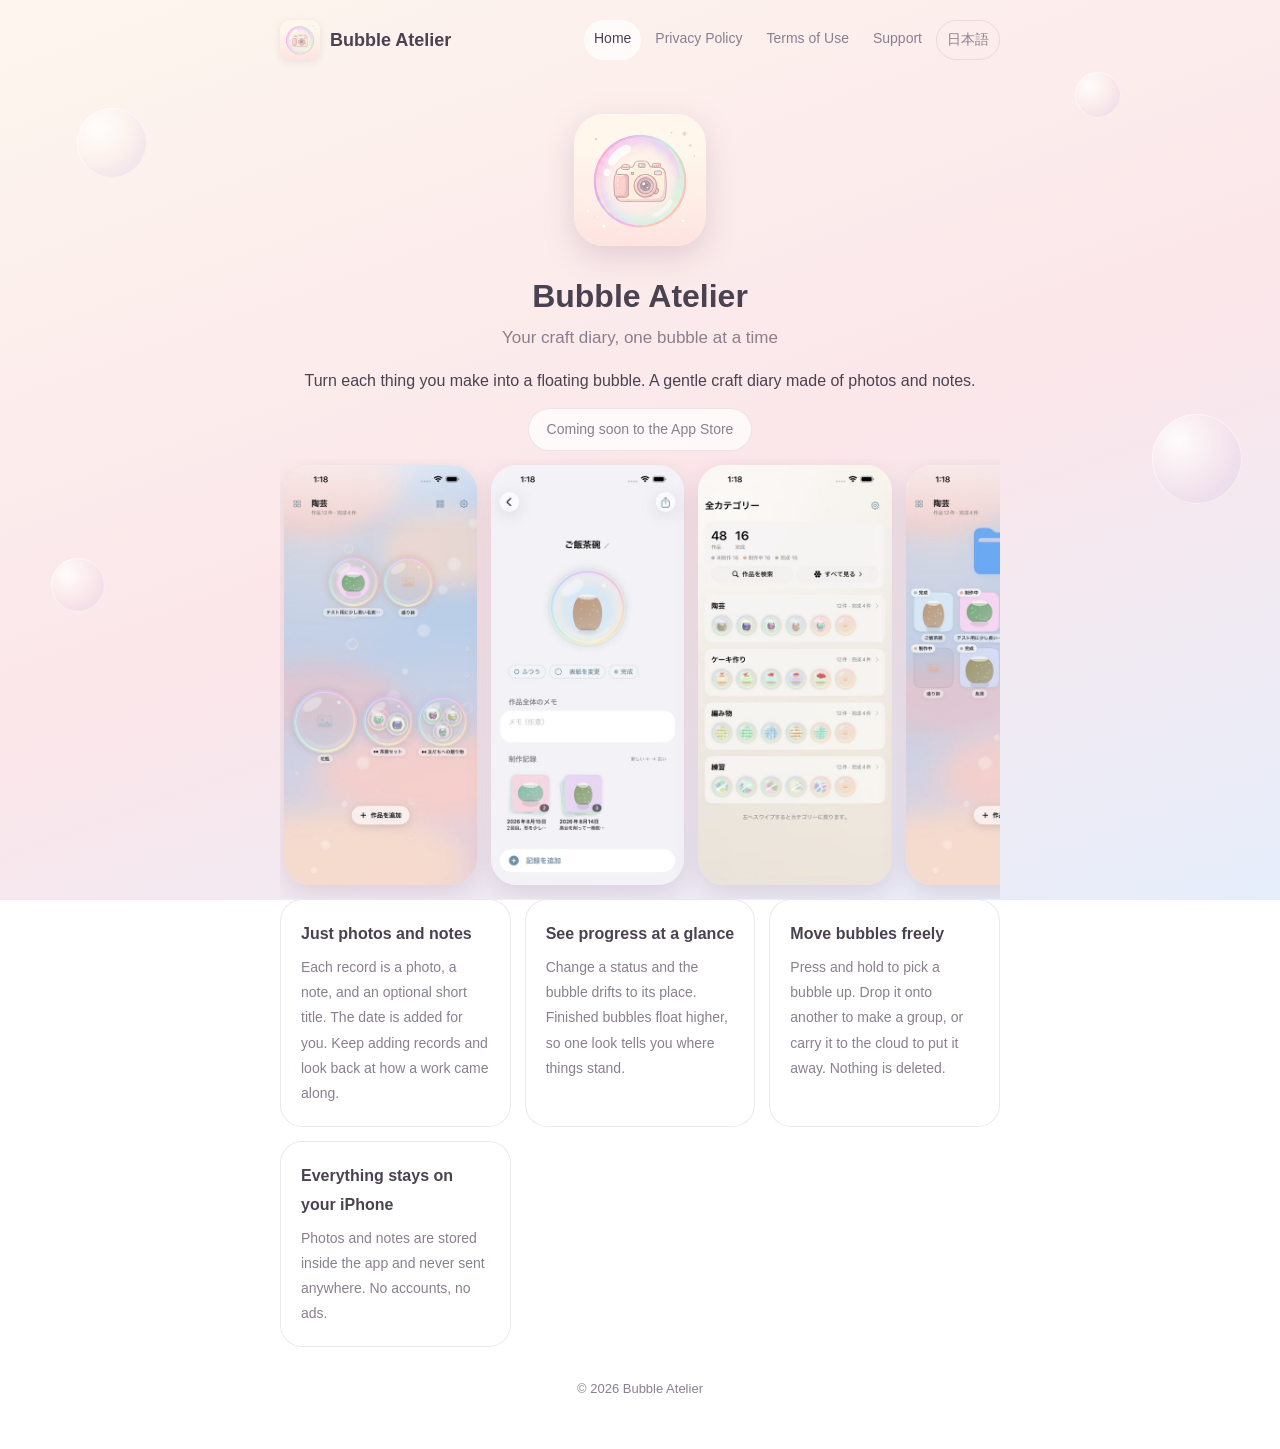
==== en/index.html @ 8e1a5006 "Bubble Atelier の紹介サイト（ホーム・プライバシーポリシー・利用規約・サポート、日英）" ====
<!doctype html>
<html lang="en">
<head>
<meta charset="utf-8">
<meta name="viewport" content="width=device-width,initial-scale=1">
<title>Bubble Atelier</title>
<meta name="description" content="Turn each thing you make into a floating bubble. A gentle craft diary made of photos and notes.">
<link rel="icon" href="../assets/icon-64.png">
<link rel="apple-touch-icon" href="../assets/icon-180.png">
<link rel="stylesheet" href="../assets/style.css">
</head>
<body>
<div class="bubbles" aria-hidden="true"><i style="left:6%;top:12%;width:70px;height:70px;animation-delay:0s"></i><i style="left:84%;top:8%;width:46px;height:46px;animation-delay:1.5s"></i><i style="left:90%;top:46%;width:90px;height:90px;animation-delay:3s"></i><i style="left:4%;top:62%;width:54px;height:54px;animation-delay:2s"></i><i style="left:72%;top:80%;width:64px;height:64px;animation-delay:4.5s"></i><i style="left:40%;top:92%;width:40px;height:40px;animation-delay:1s"></i></div>
<div class="wrap">
<header>
<a class="brand" href="./"><img src="../assets/icon-128.png" alt="">Bubble Atelier</a>
<nav><a href="./" aria-current="page">Home</a><a href="privacy.html">Privacy Policy</a><a href="terms.html">Terms of Use</a><a href="support.html">Support</a><a class="lang" href="../" hreflang="ja">日本語</a></nav>
</header>
<main>
<section class="hero"><img src="../assets/icon-256.png" alt="Bubble Atelier">
<h1>Bubble Atelier</h1><p class="tag">Your craft diary, one bubble at a time</p><p>Turn each thing you make into a floating bubble. A gentle craft diary made of photos and notes.</p><span class="pill">Coming soon to the App Store</span></section>
<section class="shots" aria-label="screenshots"><img src="../assets/shot-1.jpg" alt="Home" loading="lazy"><img src="../assets/shot-2.jpg" alt="Work details" loading="lazy"><img src="../assets/shot-3.jpg" alt="All categories" loading="lazy"><img src="../assets/shot-4.jpg" alt="Simple mode" loading="lazy"></section>
<section class="features"><div class="card"><h3>Just photos and notes</h3><p>Each record is a photo, a note, and an optional short title. The date is added for you. Keep adding records and look back at how a work came along.</p></div><div class="card"><h3>See progress at a glance</h3><p>Change a status and the bubble drifts to its place. Finished bubbles float higher, so one look tells you where things stand.</p></div><div class="card"><h3>Move bubbles freely</h3><p>Press and hold to pick a bubble up. Drop it onto another to make a group, or carry it to the cloud to put it away. Nothing is deleted.</p></div><div class="card"><h3>Everything stays on your iPhone</h3><p>Photos and notes are stored inside the app and never sent anywhere. No accounts, no ads.</p></div></section>
</main>
<footer>© 2026 Bubble Atelier</footer>
</div>
</body>
</html>
---- assets/style.css ----
:root{--ink:#4a4250;--muted:#8a7f8f;--card:rgba(255,255,255,.72);--line:rgba(120,100,130,.14);--accent:#b98aa6;
--bg1:#fdf6ee;--bg2:#fbe6ea;--bg3:#e6eefb}
@media (prefers-color-scheme:dark){:root{--ink:#efe8f2;--muted:#b7aebd;--card:rgba(40,34,48,.72);--line:rgba(255,255,255,.12);
--accent:#e0b3cd;--bg1:#211c28;--bg2:#2b2232;--bg3:#1d2433}}
*{box-sizing:border-box}html{-webkit-text-size-adjust:100%}
body{margin:0;min-height:100vh;color:var(--ink);font:16px/1.8 -apple-system,BlinkMacSystemFont,"Hiragino Sans","Hiragino Kaku Gothic ProN","Noto Sans JP","Segoe UI",sans-serif;
background:linear-gradient(160deg,var(--bg1),var(--bg2) 55%,var(--bg3));background-attachment:fixed;overflow-x:hidden}
.bubbles{position:fixed;inset:0;pointer-events:none;z-index:0}
.bubbles i{position:absolute;border-radius:50%;background:radial-gradient(circle at 30% 30%,rgba(255,255,255,.85),rgba(255,255,255,.05) 45%,rgba(210,180,230,.18) 70%,rgba(170,220,210,.25));
box-shadow:inset 0 0 0 1px rgba(255,255,255,.5);animation:float 9s ease-in-out infinite}
@keyframes float{50%{transform:translateY(-14px)}}
@media (prefers-reduced-motion:reduce){.bubbles i{animation:none}}
.wrap{position:relative;z-index:1;max-width:760px;margin:0 auto;padding:20px 20px 48px}
header{display:flex;align-items:center;gap:12px;flex-wrap:wrap;margin-bottom:28px}
header a.brand{display:flex;align-items:center;gap:10px;color:inherit;text-decoration:none;font-weight:700;font-size:18px}
header a.brand img{width:40px;height:40px;border-radius:10px;box-shadow:0 2px 8px rgba(0,0,0,.08)}
nav{margin-left:auto;display:flex;gap:4px;flex-wrap:wrap}
nav a{color:var(--muted);text-decoration:none;font-size:14px;padding:6px 10px;border-radius:999px}
nav a[aria-current]{color:var(--ink);background:var(--card)}
nav a.lang{border:1px solid var(--line)}
.card{background:var(--card);backdrop-filter:blur(14px);-webkit-backdrop-filter:blur(14px);border:1px solid var(--line);border-radius:22px;padding:26px 26px 20px;margin-bottom:18px}
h1{font-size:26px;line-height:1.4;margin:0 0 6px}h2{font-size:18px;margin:26px 0 6px}h2:first-of-type{margin-top:10px}
p{margin:0 0 12px}.muted{color:var(--muted);font-size:14px}
.hero{text-align:center;padding:26px 8px 8px}
.hero img{width:132px;height:132px;border-radius:30px;box-shadow:0 10px 30px rgba(150,110,140,.25)}
.hero h1{font-size:32px;margin:18px 0 4px}.hero .tag{font-size:17px;color:var(--muted);margin-bottom:14px}
.pill{display:inline-block;padding:8px 18px;border-radius:999px;background:var(--card);border:1px solid var(--line);font-size:14px;color:var(--muted)}
.shots{display:flex;gap:14px;overflow-x:auto;padding:6px 4px 14px;scroll-snap-type:x mandatory}
.shots img{height:420px;width:auto;border-radius:26px;scroll-snap-align:center;box-shadow:0 8px 24px rgba(120,90,120,.18);flex:0 0 auto}
.features{display:grid;grid-template-columns:repeat(auto-fit,minmax(220px,1fr));gap:14px}
.features .card{margin:0;padding:20px}.features h3{margin:0 0 6px;font-size:16px}.features p{font-size:14px;color:var(--muted);margin:0}
dl{margin:0}dt{font-weight:700;margin-top:16px}dd{margin:4px 0 0;color:var(--muted)}
a{color:var(--accent)}
footer{text-align:center;color:var(--muted);font-size:13px;margin-top:30px}
footer a{color:var(--muted);margin:0 8px}
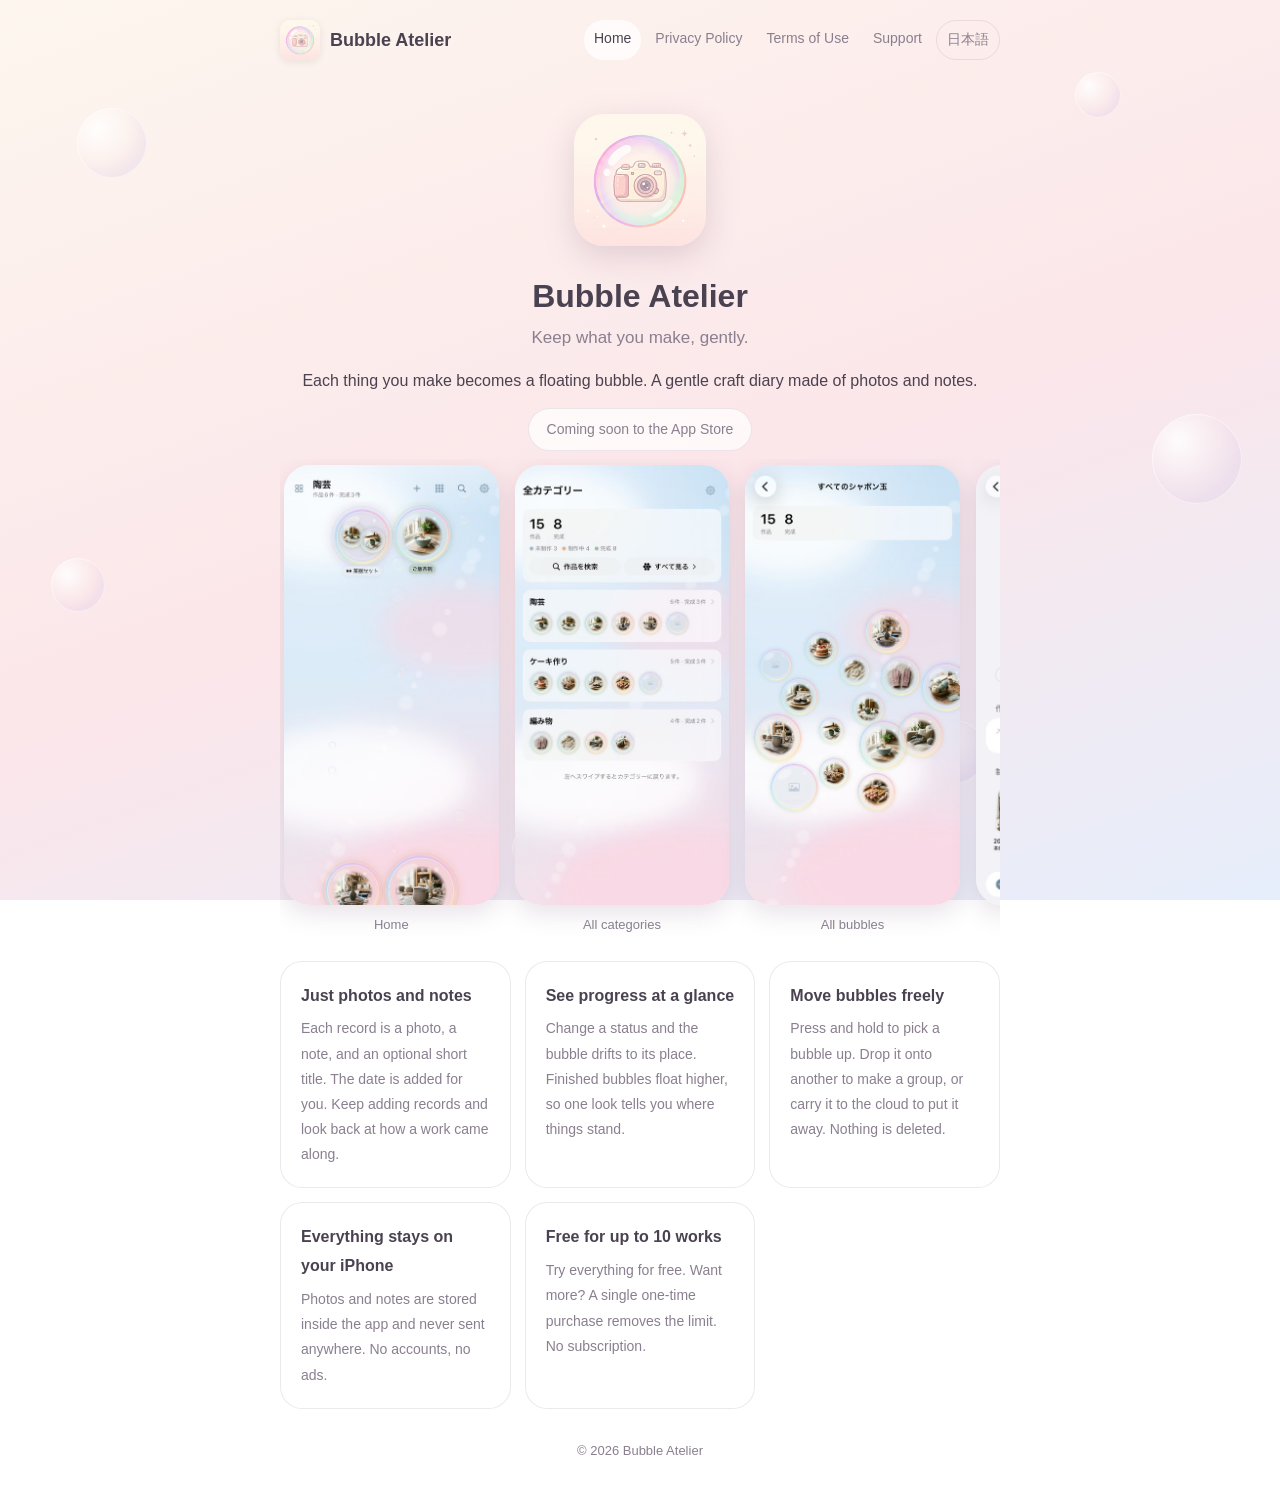
==== commit b5473a70: "紹介サイトを更新：キャッチコピー「作ったもの、ふわっと残す」、新しい画面写真 6 枚（横スクロール）、特長を 5 つに整理" ====
--- a/en/index.html
+++ b/en/index.html
@@ -4,7 +4,7 @@
 <meta charset="utf-8">
 <meta name="viewport" content="width=device-width,initial-scale=1">
 <title>Bubble Atelier</title>
-<meta name="description" content="Turn each thing you make into a floating bubble. A gentle craft diary made of photos and notes.">
+<meta name="description" content="Each thing you make becomes a floating bubble. A gentle craft diary made of photos and notes.">
 <link rel="icon" href="../assets/icon-64.png">
 <link rel="apple-touch-icon" href="../assets/icon-180.png">
 <link rel="stylesheet" href="../assets/style.css">
@@ -18,9 +18,9 @@
 </header>
 <main>
 <section class="hero"><img src="../assets/icon-256.png" alt="Bubble Atelier">
-<h1>Bubble Atelier</h1><p class="tag">Your craft diary, one bubble at a time</p><p>Turn each thing you make into a floating bubble. A gentle craft diary made of photos and notes.</p><span class="pill">Coming soon to the App Store</span></section>
-<section class="shots" aria-label="screenshots"><img src="../assets/shot-1.jpg" alt="Home" loading="lazy"><img src="../assets/shot-2.jpg" alt="Work details" loading="lazy"><img src="../assets/shot-3.jpg" alt="All categories" loading="lazy"><img src="../assets/shot-4.jpg" alt="Simple mode" loading="lazy"></section>
-<section class="features"><div class="card"><h3>Just photos and notes</h3><p>Each record is a photo, a note, and an optional short title. The date is added for you. Keep adding records and look back at how a work came along.</p></div><div class="card"><h3>See progress at a glance</h3><p>Change a status and the bubble drifts to its place. Finished bubbles float higher, so one look tells you where things stand.</p></div><div class="card"><h3>Move bubbles freely</h3><p>Press and hold to pick a bubble up. Drop it onto another to make a group, or carry it to the cloud to put it away. Nothing is deleted.</p></div><div class="card"><h3>Everything stays on your iPhone</h3><p>Photos and notes are stored inside the app and never sent anywhere. No accounts, no ads.</p></div></section>
+<h1>Bubble Atelier</h1><p class="tag">Keep what you make, gently.</p><p>Each thing you make becomes a floating bubble. A gentle craft diary made of photos and notes.</p><span class="pill">Coming soon to the App Store</span></section>
+<section class="shots" aria-label="screenshots"><figure><img src="../assets/shot-1.jpg" alt="Home" loading="lazy"><figcaption>Home</figcaption></figure><figure><img src="../assets/shot-2.jpg" alt="All categories" loading="lazy"><figcaption>All categories</figcaption></figure><figure><img src="../assets/shot-3.jpg" alt="All bubbles" loading="lazy"><figcaption>All bubbles</figcaption></figure><figure><img src="../assets/shot-4.jpg" alt="Work details" loading="lazy"><figcaption>Work details</figcaption></figure><figure><img src="../assets/shot-5.jpg" alt="Record" loading="lazy"><figcaption>Record</figcaption></figure><figure><img src="../assets/shot-6.jpg" alt="Your photo as wallpaper" loading="lazy"><figcaption>Your photo as wallpaper</figcaption></figure></section>
+<section class="features"><div class="card"><h3>Just photos and notes</h3><p>Each record is a photo, a note, and an optional short title. The date is added for you. Keep adding records and look back at how a work came along.</p></div><div class="card"><h3>See progress at a glance</h3><p>Change a status and the bubble drifts to its place. Finished bubbles float higher, so one look tells you where things stand.</p></div><div class="card"><h3>Move bubbles freely</h3><p>Press and hold to pick a bubble up. Drop it onto another to make a group, or carry it to the cloud to put it away. Nothing is deleted.</p></div><div class="card"><h3>Everything stays on your iPhone</h3><p>Photos and notes are stored inside the app and never sent anywhere. No accounts, no ads.</p></div><div class="card"><h3>Free for up to 10 works</h3><p>Try everything for free. Want more? A single one-time purchase removes the limit. No subscription.</p></div></section>
 </main>
 <footer>© 2026 Bubble Atelier</footer>
 </div>
--- a/assets/style.css
+++ b/assets/style.css
@@ -27,7 +27,11 @@
 .pill{display:inline-block;padding:8px 18px;border-radius:999px;background:var(--card);border:1px solid var(--line);font-size:14px;color:var(--muted)}
 .shots{display:flex;gap:14px;overflow-x:auto;padding:6px 4px 14px;scroll-snap-type:x mandatory}
 .shots img{height:420px;width:auto;border-radius:26px;scroll-snap-align:center;box-shadow:0 8px 24px rgba(120,90,120,.18);flex:0 0 auto}
-.features{display:grid;grid-template-columns:repeat(auto-fit,minmax(220px,1fr));gap:14px}
+.shots{display:flex;gap:16px;overflow-x:auto;padding:6px 4px 16px;scroll-snap-type:x mandatory;-webkit-overflow-scrolling:touch}
+.shots figure{margin:0;flex:0 0 auto;scroll-snap-align:center;text-align:center}
+.shots img{height:440px;width:auto;display:block;border-radius:26px;box-shadow:0 8px 24px rgba(120,90,120,.18)}
+.shots figcaption{font-size:13px;color:var(--muted);margin-top:8px}
+.features{display:grid;grid-template-columns:repeat(auto-fit,minmax(220px,1fr));gap:14px;margin-top:8px}
 .features .card{margin:0;padding:20px}.features h3{margin:0 0 6px;font-size:16px}.features p{font-size:14px;color:var(--muted);margin:0}
 dl{margin:0}dt{font-weight:700;margin-top:16px}dd{margin:4px 0 0;color:var(--muted)}
 a{color:var(--accent)}
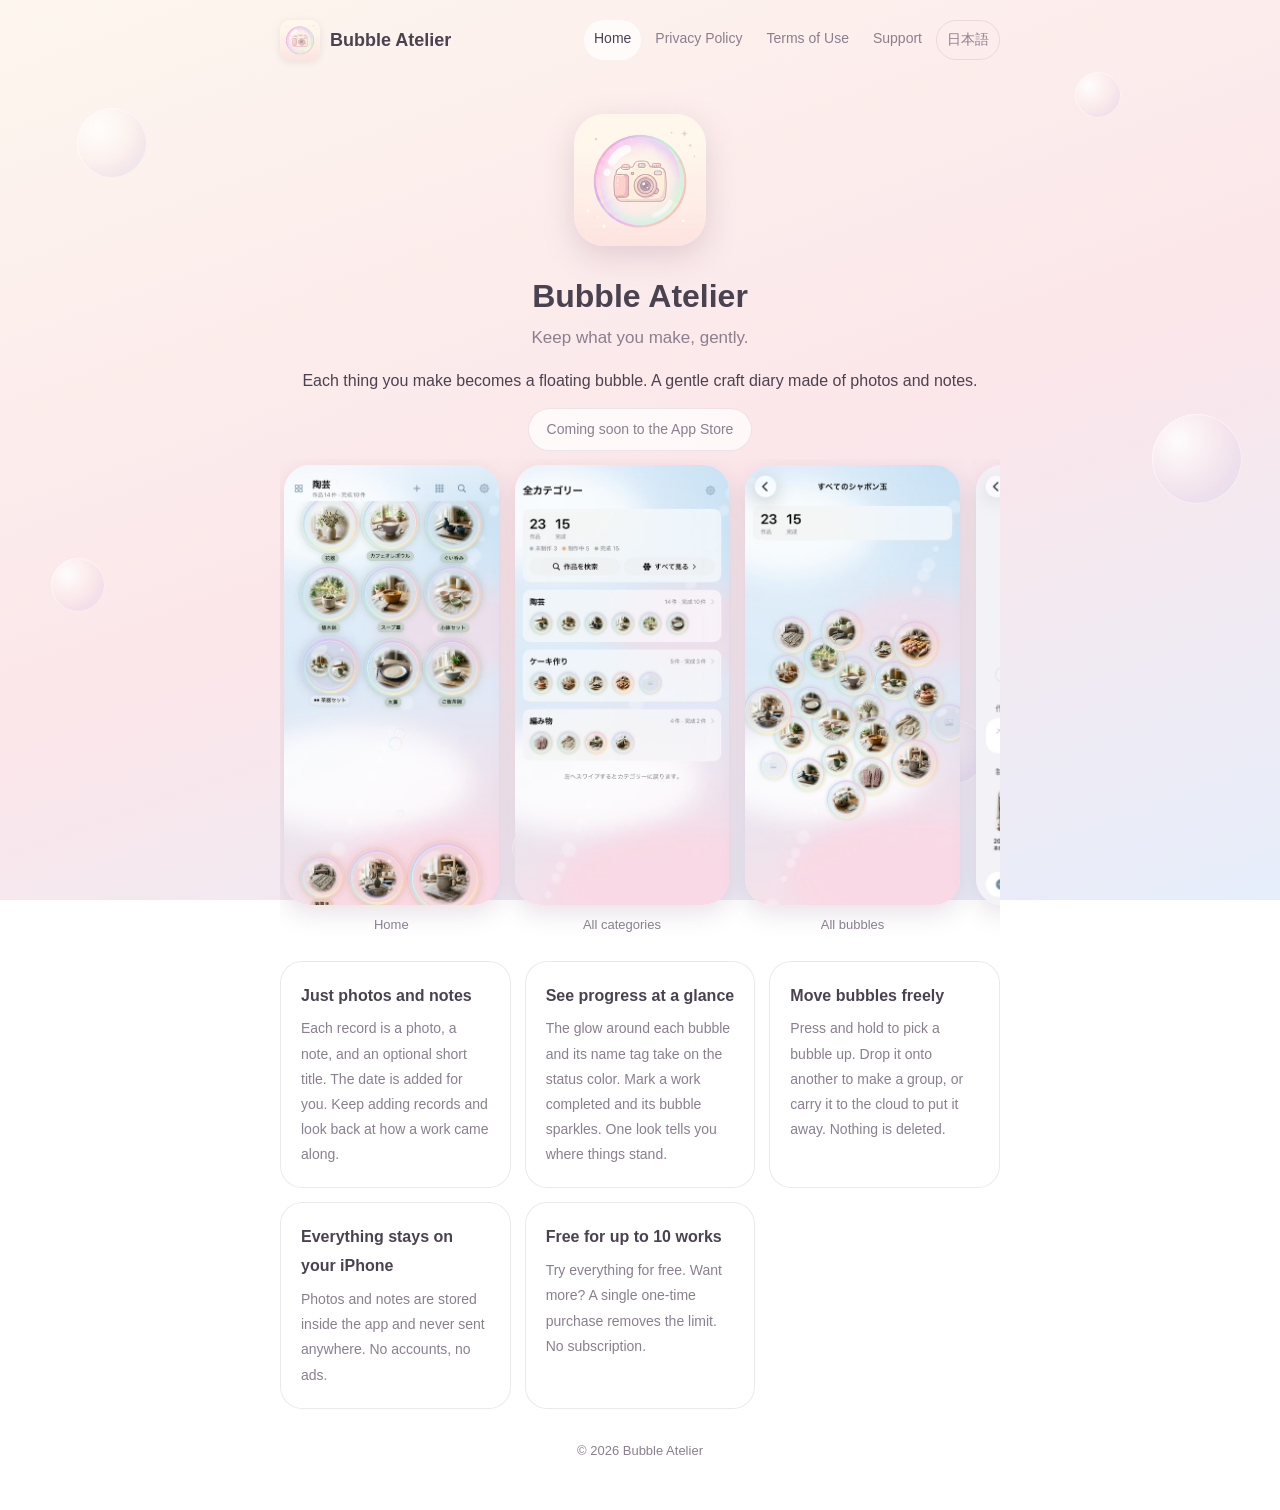
==== commit 4fb73890: "特長の説明を更新：進み具合は色でわかる" ====
--- a/en/index.html
+++ b/en/index.html
@@ -20,7 +20,7 @@
 <section class="hero"><img src="../assets/icon-256.png" alt="Bubble Atelier">
 <h1>Bubble Atelier</h1><p class="tag">Keep what you make, gently.</p><p>Each thing you make becomes a floating bubble. A gentle craft diary made of photos and notes.</p><span class="pill">Coming soon to the App Store</span></section>
 <section class="shots" aria-label="screenshots"><figure><img src="../assets/shot-1.jpg" alt="Home" loading="lazy"><figcaption>Home</figcaption></figure><figure><img src="../assets/shot-2.jpg" alt="All categories" loading="lazy"><figcaption>All categories</figcaption></figure><figure><img src="../assets/shot-3.jpg" alt="All bubbles" loading="lazy"><figcaption>All bubbles</figcaption></figure><figure><img src="../assets/shot-4.jpg" alt="Work details" loading="lazy"><figcaption>Work details</figcaption></figure><figure><img src="../assets/shot-5.jpg" alt="Record" loading="lazy"><figcaption>Record</figcaption></figure><figure><img src="../assets/shot-6.jpg" alt="Your photo as wallpaper" loading="lazy"><figcaption>Your photo as wallpaper</figcaption></figure></section>
-<section class="features"><div class="card"><h3>Just photos and notes</h3><p>Each record is a photo, a note, and an optional short title. The date is added for you. Keep adding records and look back at how a work came along.</p></div><div class="card"><h3>See progress at a glance</h3><p>Change a status and the bubble drifts to its place. Finished bubbles float higher, so one look tells you where things stand.</p></div><div class="card"><h3>Move bubbles freely</h3><p>Press and hold to pick a bubble up. Drop it onto another to make a group, or carry it to the cloud to put it away. Nothing is deleted.</p></div><div class="card"><h3>Everything stays on your iPhone</h3><p>Photos and notes are stored inside the app and never sent anywhere. No accounts, no ads.</p></div><div class="card"><h3>Free for up to 10 works</h3><p>Try everything for free. Want more? A single one-time purchase removes the limit. No subscription.</p></div></section>
+<section class="features"><div class="card"><h3>Just photos and notes</h3><p>Each record is a photo, a note, and an optional short title. The date is added for you. Keep adding records and look back at how a work came along.</p></div><div class="card"><h3>See progress at a glance</h3><p>The glow around each bubble and its name tag take on the status color. Mark a work completed and its bubble sparkles. One look tells you where things stand.</p></div><div class="card"><h3>Move bubbles freely</h3><p>Press and hold to pick a bubble up. Drop it onto another to make a group, or carry it to the cloud to put it away. Nothing is deleted.</p></div><div class="card"><h3>Everything stays on your iPhone</h3><p>Photos and notes are stored inside the app and never sent anywhere. No accounts, no ads.</p></div><div class="card"><h3>Free for up to 10 works</h3><p>Try everything for free. Want more? A single one-time purchase removes the limit. No subscription.</p></div></section>
 </main>
 <footer>© 2026 Bubble Atelier</footer>
 </div>
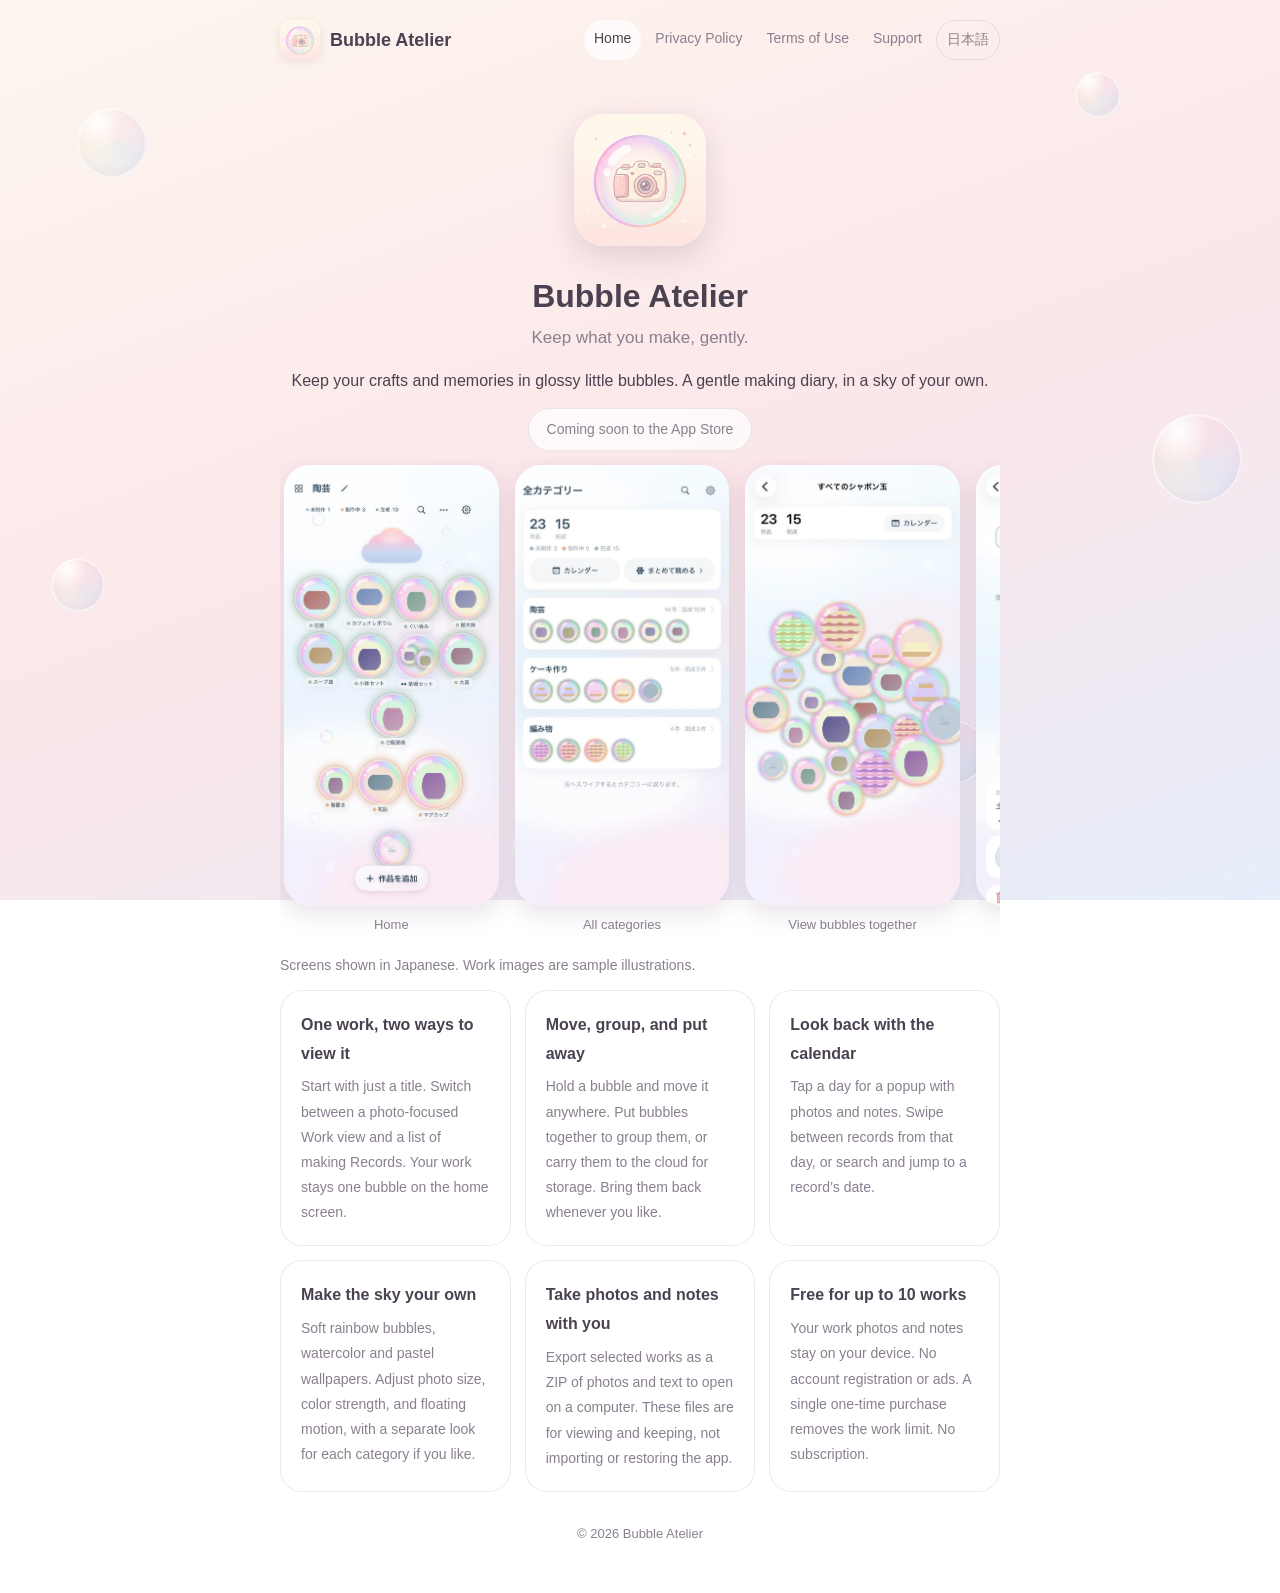
==== commit b250b1ad: "Update current app features, export guidance, and screenshots" ====
--- a/en/index.html
+++ b/en/index.html
@@ -4,7 +4,7 @@
 <meta charset="utf-8">
 <meta name="viewport" content="width=device-width,initial-scale=1">
 <title>Bubble Atelier</title>
-<meta name="description" content="Each thing you make becomes a floating bubble. A gentle craft diary made of photos and notes.">
+<meta name="description" content="Keep your crafts and memories in glossy little bubbles. A gentle making diary, in a sky of your own.">
 <link rel="icon" href="../assets/icon-64.png">
 <link rel="apple-touch-icon" href="../assets/icon-180.png">
 <link rel="stylesheet" href="../assets/style.css">
@@ -18,9 +18,10 @@
 </header>
 <main>
 <section class="hero"><img src="../assets/icon-256.png" alt="Bubble Atelier">
-<h1>Bubble Atelier</h1><p class="tag">Keep what you make, gently.</p><p>Each thing you make becomes a floating bubble. A gentle craft diary made of photos and notes.</p><span class="pill">Coming soon to the App Store</span></section>
-<section class="shots" aria-label="screenshots"><figure><img src="../assets/shot-1.jpg" alt="Home" loading="lazy"><figcaption>Home</figcaption></figure><figure><img src="../assets/shot-2.jpg" alt="All categories" loading="lazy"><figcaption>All categories</figcaption></figure><figure><img src="../assets/shot-3.jpg" alt="All bubbles" loading="lazy"><figcaption>All bubbles</figcaption></figure><figure><img src="../assets/shot-4.jpg" alt="Work details" loading="lazy"><figcaption>Work details</figcaption></figure><figure><img src="../assets/shot-5.jpg" alt="Record" loading="lazy"><figcaption>Record</figcaption></figure><figure><img src="../assets/shot-6.jpg" alt="Your photo as wallpaper" loading="lazy"><figcaption>Your photo as wallpaper</figcaption></figure></section>
-<section class="features"><div class="card"><h3>Just photos and notes</h3><p>Each record is a photo, a note, and an optional short title. The date is added for you. Keep adding records and look back at how a work came along.</p></div><div class="card"><h3>See progress at a glance</h3><p>The glow around each bubble and its name tag take on the status color. Mark a work completed and its bubble sparkles. One look tells you where things stand.</p></div><div class="card"><h3>Move bubbles freely</h3><p>Press and hold to pick a bubble up. Drop it onto another to make a group, or carry it to the cloud to put it away. Nothing is deleted.</p></div><div class="card"><h3>Everything stays on your iPhone</h3><p>Photos and notes are stored inside the app and never sent anywhere. No accounts, no ads.</p></div><div class="card"><h3>Free for up to 10 works</h3><p>Try everything for free. Want more? A single one-time purchase removes the limit. No subscription.</p></div></section>
+<h1>Bubble Atelier</h1><p class="tag">Keep what you make, gently.</p><p>Keep your crafts and memories in glossy little bubbles. A gentle making diary, in a sky of your own.</p><span class="pill">Coming soon to the App Store</span></section>
+<section class="shots" aria-label="screenshots"><figure><img src="../assets/shot-1.jpg" alt="Home" loading="lazy"><figcaption>Home</figcaption></figure><figure><img src="../assets/shot-2.jpg" alt="All categories" loading="lazy"><figcaption>All categories</figcaption></figure><figure><img src="../assets/shot-3.jpg" alt="View bubbles together" loading="lazy"><figcaption>View bubbles together</figcaption></figure><figure><img src="../assets/shot-4.jpg" alt="Your work in focus" loading="lazy"><figcaption>Your work in focus</figcaption></figure><figure><img src="../assets/shot-5.jpg" alt="Making records" loading="lazy"><figcaption>Making records</figcaption></figure><figure><img src="../assets/shot-6.jpg" alt="Calendar" loading="lazy"><figcaption>Calendar</figcaption></figure></section>
+<p class="muted">Screens shown in Japanese. Work images are sample illustrations.</p>
+<section class="features"><div class="card"><h3>One work, two ways to view it</h3><p>Start with just a title. Switch between a photo-focused Work view and a list of making Records. Your work stays one bubble on the home screen.</p></div><div class="card"><h3>Move, group, and put away</h3><p>Hold a bubble and move it anywhere. Put bubbles together to group them, or carry them to the cloud for storage. Bring them back whenever you like.</p></div><div class="card"><h3>Look back with the calendar</h3><p>Tap a day for a popup with photos and notes. Swipe between records from that day, or search and jump to a record’s date.</p></div><div class="card"><h3>Make the sky your own</h3><p>Soft rainbow bubbles, watercolor and pastel wallpapers. Adjust photo size, color strength, and floating motion, with a separate look for each category if you like.</p></div><div class="card"><h3>Take photos and notes with you</h3><p>Export selected works as a ZIP of photos and text to open on a computer. These files are for viewing and keeping, not importing or restoring the app.</p></div><div class="card"><h3>Free for up to 10 works</h3><p>Your work photos and notes stay on your device. No account registration or ads. A single one-time purchase removes the work limit. No subscription.</p></div></section>
 </main>
 <footer>© 2026 Bubble Atelier</footer>
 </div>
--- a/assets/style.css
+++ b/assets/style.css
@@ -6,8 +6,8 @@
 body{margin:0;min-height:100vh;color:var(--ink);font:16px/1.8 -apple-system,BlinkMacSystemFont,"Hiragino Sans","Hiragino Kaku Gothic ProN","Noto Sans JP","Segoe UI",sans-serif;
 background:linear-gradient(160deg,var(--bg1),var(--bg2) 55%,var(--bg3));background-attachment:fixed;overflow-x:hidden}
 .bubbles{position:fixed;inset:0;pointer-events:none;z-index:0}
-.bubbles i{position:absolute;border-radius:50%;background:radial-gradient(circle at 30% 30%,rgba(255,255,255,.85),rgba(255,255,255,.05) 45%,rgba(210,180,230,.18) 70%,rgba(170,220,210,.25));
-box-shadow:inset 0 0 0 1px rgba(255,255,255,.5);animation:float 9s ease-in-out infinite}
+.bubbles i{position:absolute;border-radius:50%;background:radial-gradient(ellipse at 30% 20%,rgba(255,255,255,.95),transparent 35%),conic-gradient(from 30deg,rgba(249,196,217,.18),rgba(181,220,250,.22),rgba(206,244,223,.18),rgba(248,223,182,.16),rgba(249,196,217,.18));
+box-shadow:inset 0 0 0 2px rgba(255,255,255,.6),inset -4px -6px 12px rgba(182,158,210,.12);animation:float 9s ease-in-out infinite}
 @keyframes float{50%{transform:translateY(-14px)}}
 @media (prefers-reduced-motion:reduce){.bubbles i{animation:none}}
 .wrap{position:relative;z-index:1;max-width:760px;margin:0 auto;padding:20px 20px 48px}
